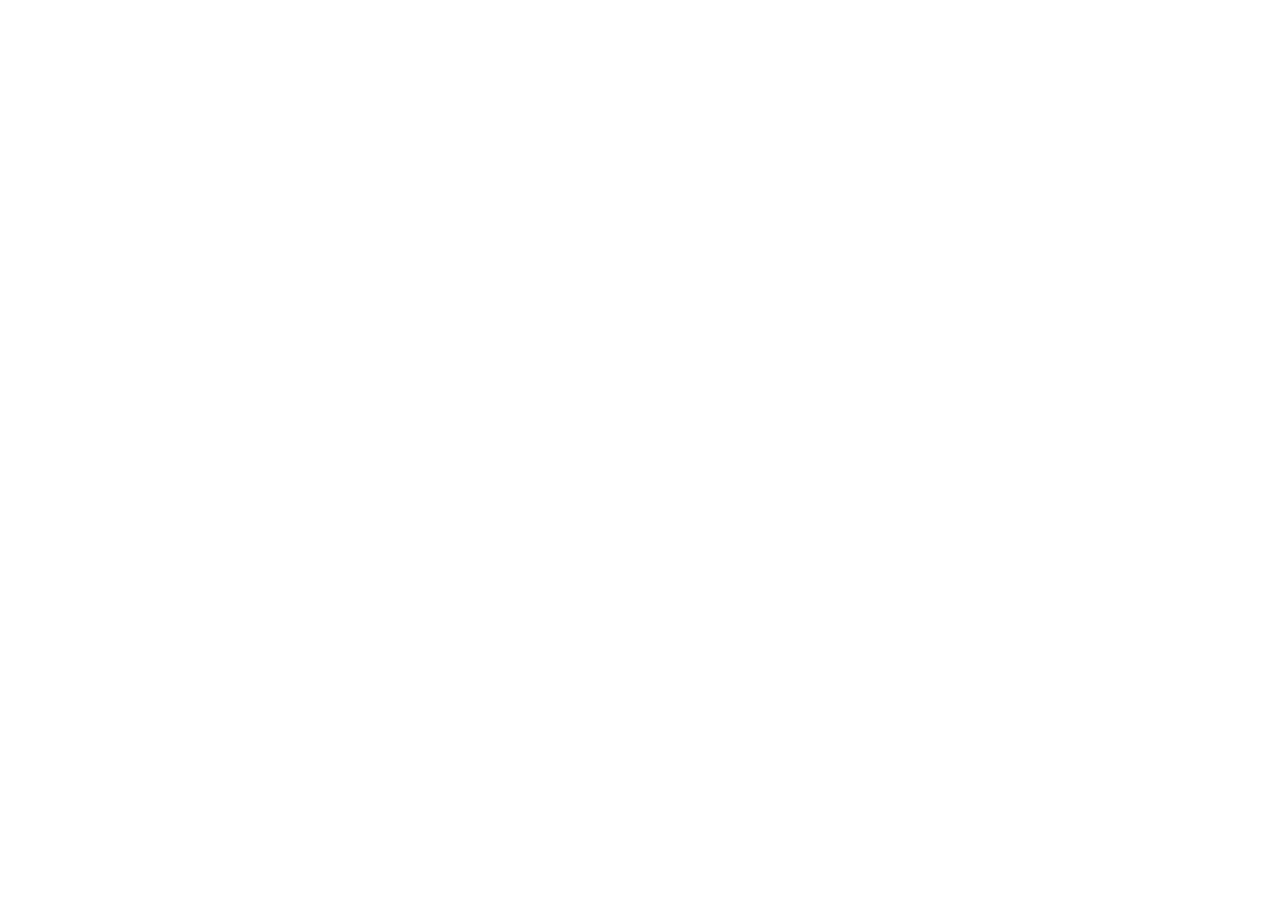
==== index.html @ bd777de9 "create a initial structure" ====
<!DOCTYPE html>
<html lang="en">

<head>
    <meta charset="UTF-8">
    <meta name="viewport" content="width=device-width, initial-scale=1.0">
    <title>Html and Css</title>
    <link rel="stylesheet" href="style.css">
</head>

<body>

</body>

</html>
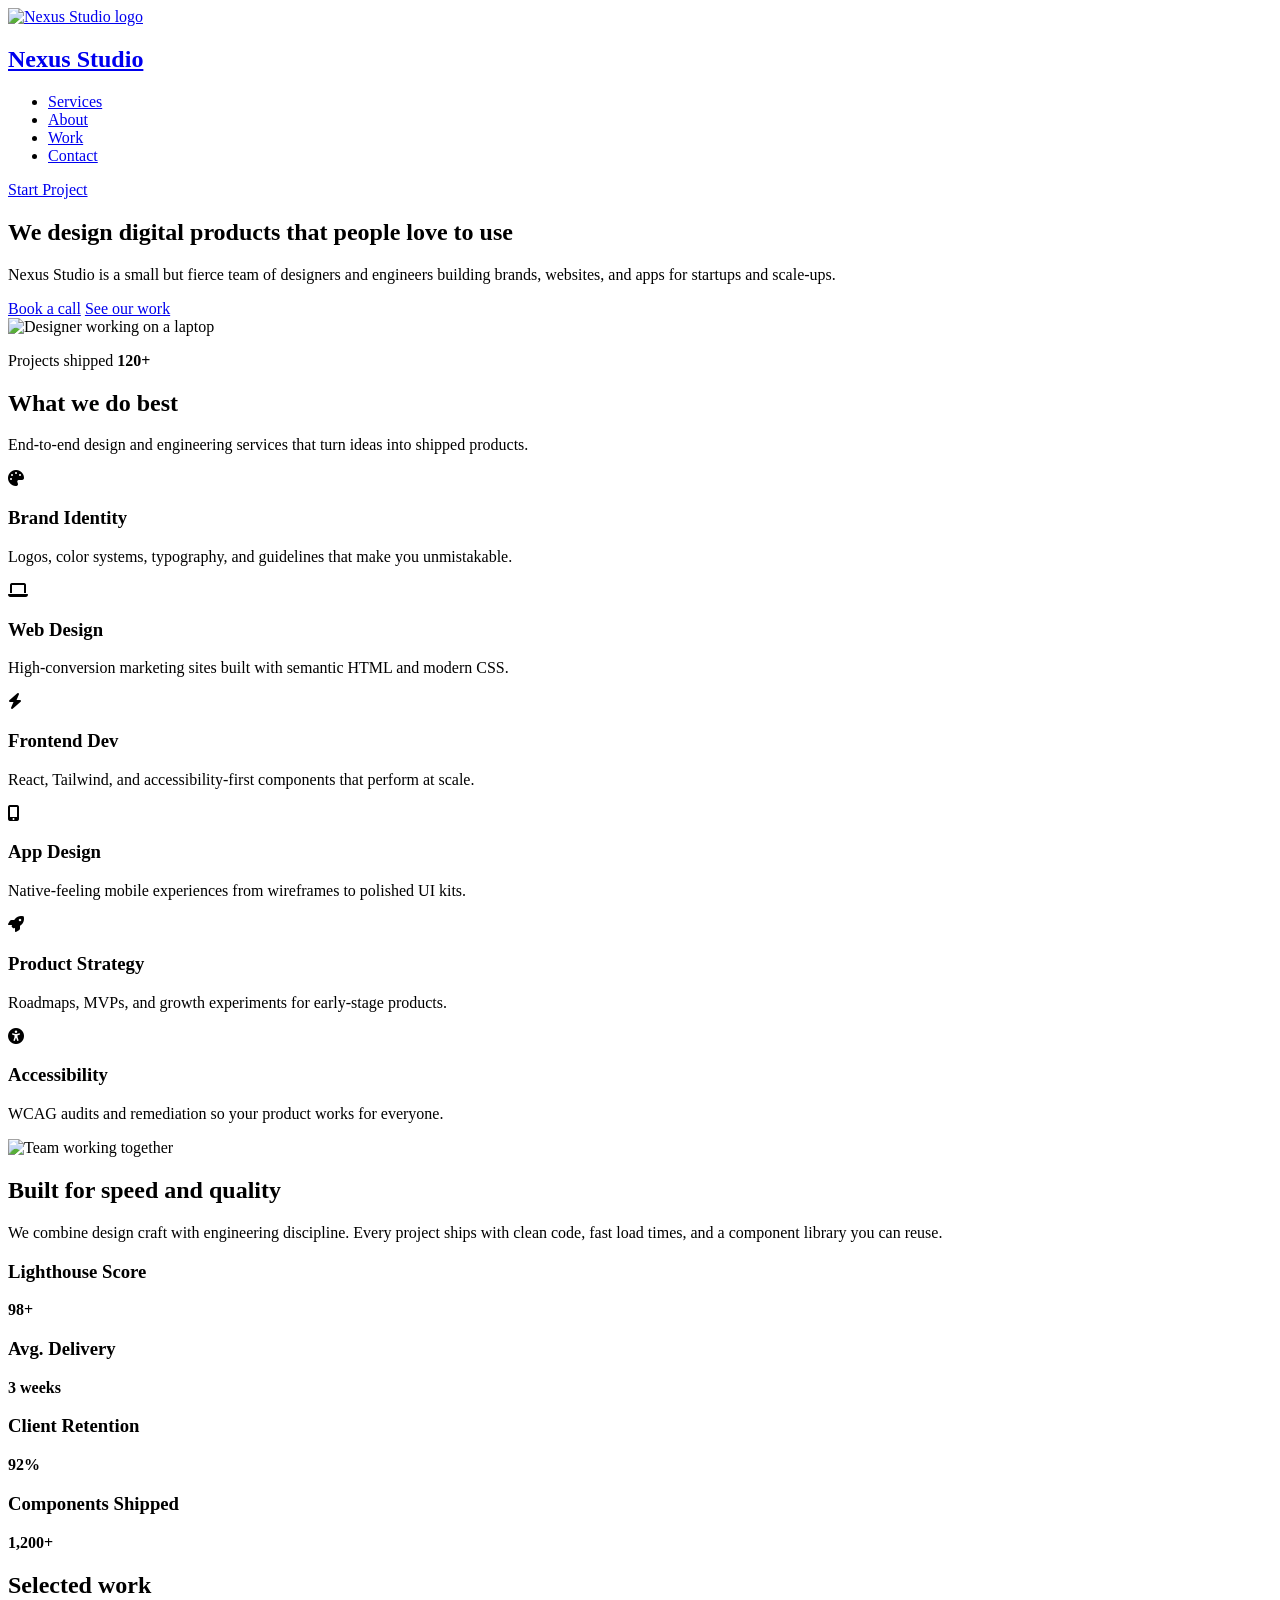
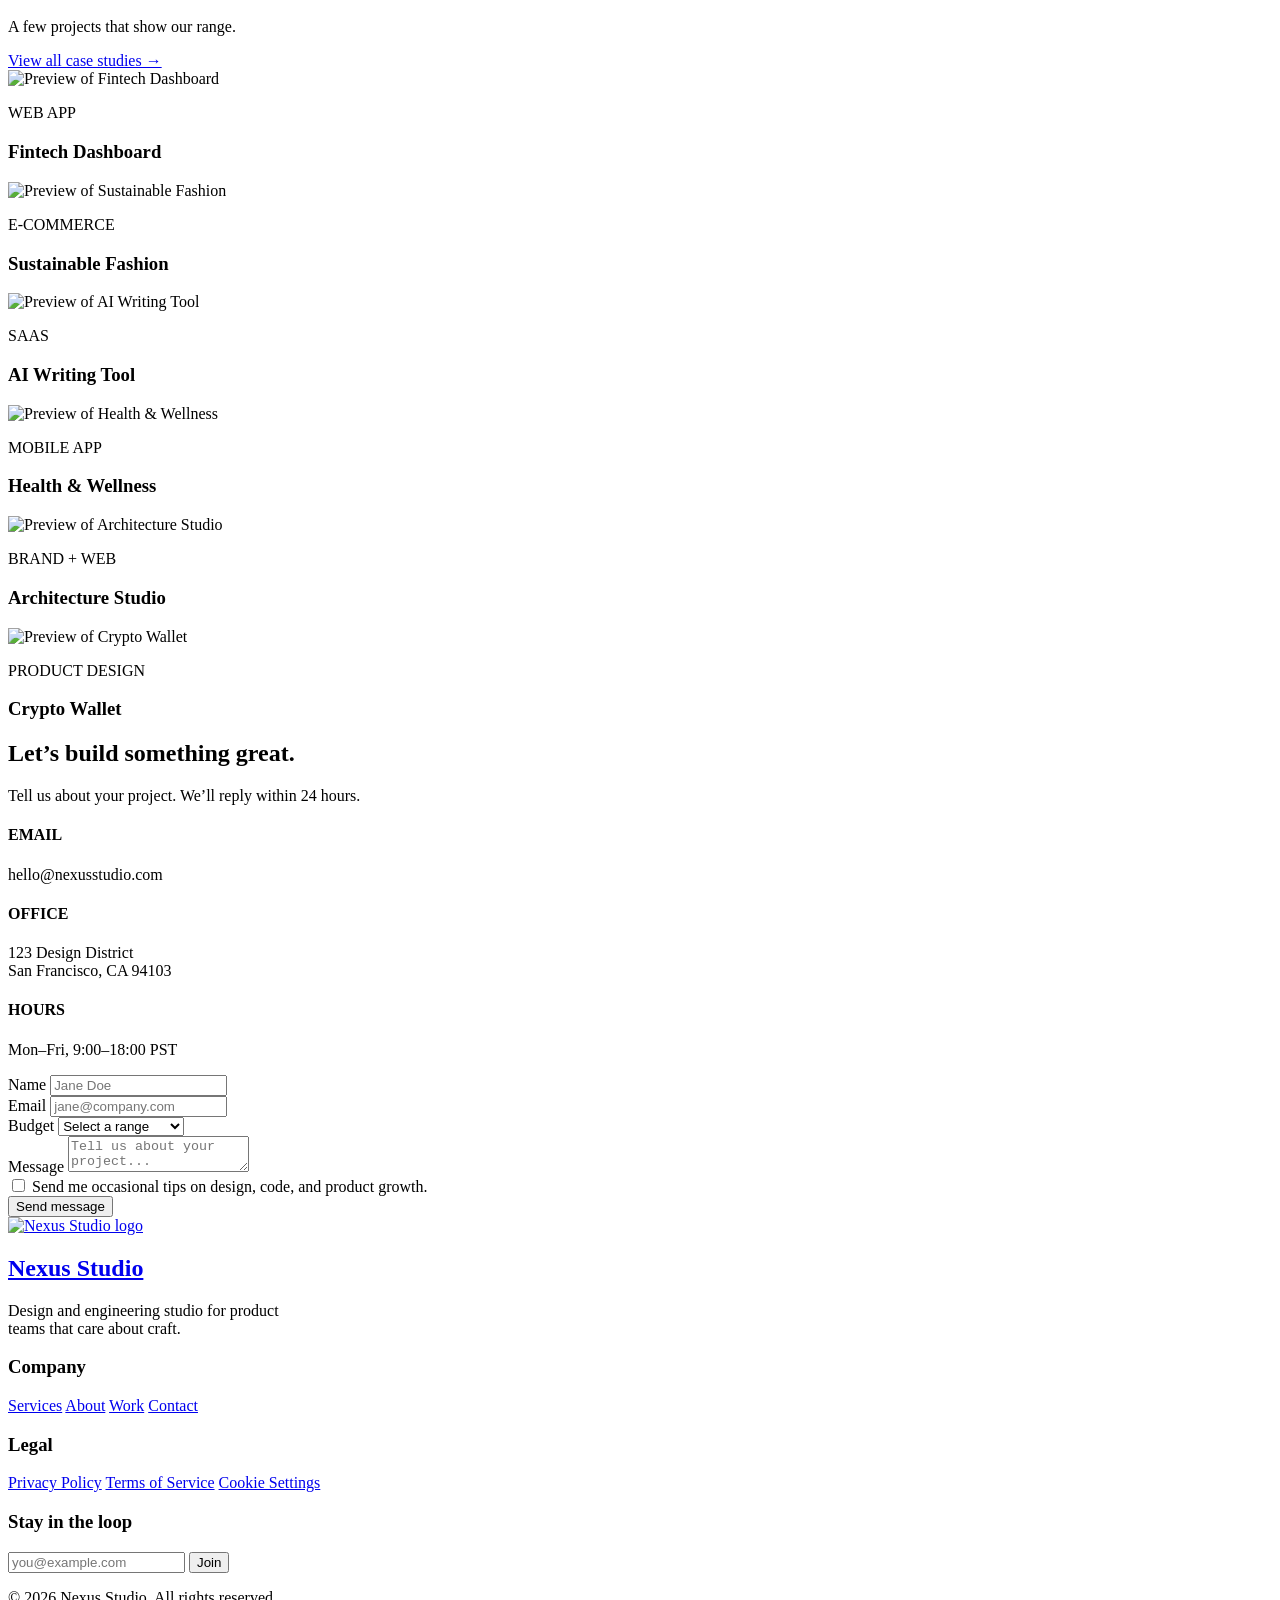
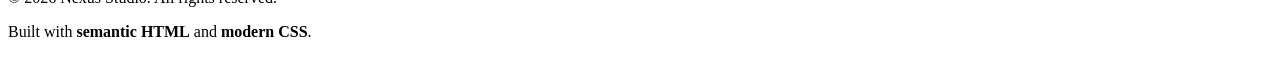
==== commit 7385a391: "create a complete structure of single page web application" ====
--- a/index.html
+++ b/index.html
@@ -4,12 +4,353 @@
 <head>
     <meta charset="UTF-8">
     <meta name="viewport" content="width=device-width, initial-scale=1.0">
-    <title>Html and Css</title>
     <link rel="stylesheet" href="style.css">
+    <link rel="stylesheet" href="https://cdnjs.cloudflare.com/ajax/libs/font-awesome/6.7.2/css/all.min.css">
+    <title>Nexus Studio</title>
 </head>
 
 <body>
-
+    <header class="navbar">
+        <div class="logo">
+            <a href="#hero" class="logo-link">
+                <img src="https://f827f69a-b341-433d-b477-944dc1c07258.lovableproject.com/?__lovable_sha=a1574693&__lovable_load_id=3de52dfe-3ce4-49f0-9d24-2a01675a8dab#"
+                    alt="Nexus Studio logo">
+                <h2>Nexus Studio</h2>
+            </a>
+        </div>
+        <nav>
+            <ul>
+                <li><a href="#services">Services</a></li>
+                <li><a href="#about">About</a></li>
+                <li><a href="#work">Work</a></li>
+                <li><a href="#contact">Contact</a></li>
+            </ul>
+        </nav>
+        <a href="#contact" class="start-project">Start Project</a>
+    </header>
+
+    <main>
+        <section class="hero-section" id="hero">
+            <div class="left-intro">
+                <h1 class="hero-heading">We design digital products that <span class="shade">people love to use</span>
+                </h1>
+                <p class="hero-paragraph">Nexus Studio is a small but fierce team of designers and engineers building
+                    brands, websites, and apps for startups and scale-ups.</p>
+                <div class="links">
+                    <a href="#contact">Book a call</a>
+                    <a href="#work">See our work</a>
+                </div>
+            </div>
+            <div class="right-image">
+                <img src="https://images.unsplash.com/photo-1498050108023-c5249f4df085?auto=format&fit=crop&w=800&q=80"
+                    alt="Designer working on a laptop">
+                <p class="info">Projects shipped <strong>120+</strong></p>
+            </div>
+        </section>
+
+        <section class="services" id="services">
+            <div class="services-header">
+                <h2>What we do best</h2>
+                <p>
+                    End-to-end design and engineering services that turn ideas
+                    into shipped products.
+                </p>
+            </div>
+
+            <div class="services-grid">
+
+                <article class="service-card">
+                    <div class="service-icon">
+                        <i class="fa-solid fa-palette"></i>
+                    </div>
+                    <h3>Brand Identity</h3>
+                    <p>
+                        Logos, color systems, typography, and guidelines
+                        that make you unmistakable.
+                    </p>
+                </article>
+
+                <article class="service-card">
+                    <div class="service-icon">
+                        <i class="fa-solid fa-laptop"></i>
+                    </div>
+                    <h3>Web Design</h3>
+                    <p>
+                        High-conversion marketing sites built with semantic
+                        HTML and modern CSS.
+                    </p>
+                </article>
+
+                <article class="service-card">
+                    <div class="service-icon">
+                        <i class="fa-solid fa-bolt"></i>
+                    </div>
+                    <h3>Frontend Dev</h3>
+                    <p>
+                        React, Tailwind, and accessibility-first components
+                        that perform at scale.
+                    </p>
+                </article>
+
+                <article class="service-card">
+                    <div class="service-icon">
+                        <i class="fa-solid fa-mobile-screen-button"></i>
+                    </div>
+                    <h3>App Design</h3>
+                    <p>
+                        Native-feeling mobile experiences from wireframes
+                        to polished UI kits.
+                    </p>
+                </article>
+
+                <article class="service-card">
+                    <div class="service-icon">
+                        <i class="fa-solid fa-rocket"></i>
+                    </div>
+                    <h3>Product Strategy</h3>
+                    <p>
+                        Roadmaps, MVPs, and growth experiments for
+                        early-stage products.
+                    </p>
+                </article>
+
+                <article class="service-card">
+                    <div class="service-icon">
+                        <i class="fa-solid fa-universal-access"></i>
+                    </div>
+                    <h3>Accessibility</h3>
+                    <p>
+                        WCAG audits and remediation so your product
+                        works for everyone.
+                    </p>
+                </article>
+
+            </div>
+        </section>
+
+        <section class="about-section" id="about">
+
+            <div class="about-image">
+                <img src="https://images.unsplash.com/photo-1522071820081-009f0129c71c?auto=format&fit=crop&w=800&q=80"
+                    alt="Team working together">
+            </div>
+
+            <div class="about-content">
+
+                <h2>
+                    Built for
+                    <span>speed</span>
+                    and
+                    <span>quality</span>
+                </h2>
+
+                <p>
+                    We combine design craft with engineering discipline.
+                    Every project ships with clean code, fast load times,
+                    and a component library you can reuse.
+                </p>
+
+                <div class="stats">
+
+                    <div class="stat-card">
+                        <h3>Lighthouse Score</h3>
+                        <strong>98+</strong>
+                    </div>
+
+                    <div class="stat-card">
+                        <h3>Avg. Delivery</h3>
+                        <strong>3 weeks</strong>
+                    </div>
+
+                    <div class="stat-card">
+                        <h3>Client Retention</h3>
+                        <strong>92%</strong>
+                    </div>
+
+                    <div class="stat-card">
+                        <h3>Components Shipped</h3>
+                        <strong>1,200+</strong>
+                    </div>
+
+                </div>
+
+            </div>
+
+        </section>
+
+        <section class="selected-work" id="work">
+            <div class="section-header">
+                <div>
+                    <h2>Selected work</h2>
+                    <p>A few projects that show our range.</p>
+                </div>
+
+                <a href="#work">View all case studies →</a>
+            </div>
+
+            <div class="work-grid">
+
+                <div class="work-card">
+                    <img src="https://encrypted-tbn0.gstatic.com/images?q=tbn:ANd9GcS3MRkkDK74KUwAuC9oZH6fqvvJNT4afVFyqaQOBMJrPA&s=10"
+                        alt="Preview of Fintech Dashboard">
+                    <div class="card-content">
+                        <p>WEB APP</p>
+                        <h3>Fintech Dashboard</h3>
+                    </div>
+                </div>
+
+                <div class="work-card">
+                    <img src="https://encrypted-tbn0.gstatic.com/images?q=tbn:ANd9GcQ7n8XExO3Dy_n29zc9DWbKdy0U5UQjrjx08GKSPEXicw&s=10"
+                        alt="Preview of Sustainable Fashion">
+                    <div class="card-content">
+                        <p>E-COMMERCE</p>
+                        <h3>Sustainable Fashion</h3>
+                    </div>
+                </div>
+
+                <div class="work-card">
+                    <img src="https://encrypted-tbn0.gstatic.com/images?q=tbn:ANd9GcRiVvXgAdwt92VNNBBAv1nc2A0IvqUj2wXsYPA6gQDOwQ&s=10"
+                        alt="Preview of AI Writing Tool">
+                    <div class="card-content">
+                        <p>SAAS</p>
+                        <h3>AI Writing Tool</h3>
+                    </div>
+                </div>
+
+                <div class="work-card">
+                    <img src="https://encrypted-tbn0.gstatic.com/images?q=tbn:ANd9GcQX6bSah8V2dymlCPWSOMnH6bpA_BoevWMBqTJ7t3B7mA&s=10"
+                        alt="Preview of Health & Wellness">
+                    <div class="card-content">
+                        <p>MOBILE APP</p>
+                        <h3>Health &amp; Wellness</h3>
+                    </div>
+                </div>
+
+                <div class="work-card">
+                    <img src="https://encrypted-tbn0.gstatic.com/images?q=tbn:ANd9GcSIaAxLziAgi4MGTpP_X_wseMJwCIdz1Xg0d5qITPzwlQ&s=10"
+                        alt="Preview of Architecture Studio">
+                    <div class="card-content">
+                        <p>BRAND + WEB</p>
+                        <h3>Architecture Studio</h3>
+                    </div>
+                </div>
+
+                <div class="work-card">
+                    <img src="https://encrypted-tbn0.gstatic.com/images?q=tbn:ANd9GcT-TraWuC56K_-hJEIapX1vXu-hrRKOp7tDC4HXhNxZ-Q&s=10"
+                        alt="Preview of Crypto Wallet">
+                    <div class="card-content">
+                        <p>PRODUCT DESIGN</p>
+                        <h3>Crypto Wallet</h3>
+                    </div>
+                </div>
+
+            </div>
+        </section>
+
+        <section class="contact-section" id="contact">
+            <div>
+                <h2>Let’s build something great.</h2>
+                <p>Tell us about your project. We’ll reply within 24 hours.</p>
+
+                <div>
+                    <h4>EMAIL</h4>
+                    <p>hello@nexusstudio.com</p>
+                </div>
+
+                <div>
+                    <h4>OFFICE</h4>
+                    <p>123 Design District<br>San Francisco, CA 94103</p>
+                </div>
+
+                <div>
+                    <h4>HOURS</h4>
+                    <p>Mon–Fri, 9:00–18:00 PST</p>
+                </div>
+            </div>
+
+            <form>
+                <div>
+                    <div>
+                        <label for="name">Name</label>
+                        <input type="text" id="name" name="name" placeholder="Jane Doe">
+                    </div>
+
+                    <div>
+                        <label for="email">Email</label>
+                        <input type="email" id="email" name="email" placeholder="jane@company.com">
+                    </div>
+                </div>
+
+                <div>
+                    <label for="budget">Budget</label>
+                    <select id="budget" name="budget">
+                        <option value="">Select a range</option>
+                        <option value="under-5k">Under $5,000</option>
+                        <option value="5k-10k">$5,000–$10,000</option>
+                        <option value="10k-25k">$10,000–$25,000</option>
+                        <option value="25k-plus">$25,000+</option>
+                    </select>
+                </div>
+
+                <div>
+                    <label for="message">Message</label>
+                    <textarea id="message" name="message" placeholder="Tell us about your project..."></textarea>
+                </div>
+
+                <div>
+                    <input type="checkbox" id="tips" name="tips">
+                    <label for="tips">Send me occasional tips on design, code, and product growth.</label>
+                </div>
+
+                <button type="submit">Send message</button>
+            </form>
+        </section>
+
+    </main>
+
+    <footer>
+        <div class="footer-container">
+            <div class="footer-brand">
+                <div class="logo">
+                    <a href="#hero" class="logo-link">
+                        <img src="https://f827f69a-b341-433d-b477-944dc1c07258.lovableproject.com/?__lovable_sha=a1574693&__lovable_load_id=3de52dfe-3ce4-49f0-9d24-2a01675a8dab#"
+                            alt="Nexus Studio logo">
+                        <h2>Nexus Studio</h2>
+                    </a>
+                </div>
+                <p>Design and engineering studio for product<br>
+                    teams that care about craft.</p>
+            </div>
+
+            <div class="footer-column">
+                <h3>Company</h3>
+                <a href="#services">Services</a>
+                <a href="#about">About</a>
+                <a href="#work">Work</a>
+                <a href="#contact">Contact</a>
+            </div>
+
+            <div class="footer-column">
+                <h3>Legal</h3>
+                <a href="#privacy">Privacy Policy</a>
+                <a href="#terms">Terms of Service</a>
+                <a href="#cookies">Cookie Settings</a>
+            </div>
+
+            <div class="footer-newsletter">
+                <h3>Stay in the loop</h3>
+                <form>
+                    <input type="email" placeholder="you@example.com">
+                    <button type="submit">Join</button>
+                </form>
+            </div>
+        </div>
+
+        <div class="footer-bottom">
+            <p>© 2026 Nexus Studio. All rights reserved.</p>
+            <p>Built with <strong>semantic HTML</strong> and <strong>modern CSS</strong>.</p>
+        </div>
+    </footer>
 </body>
 
 </html>
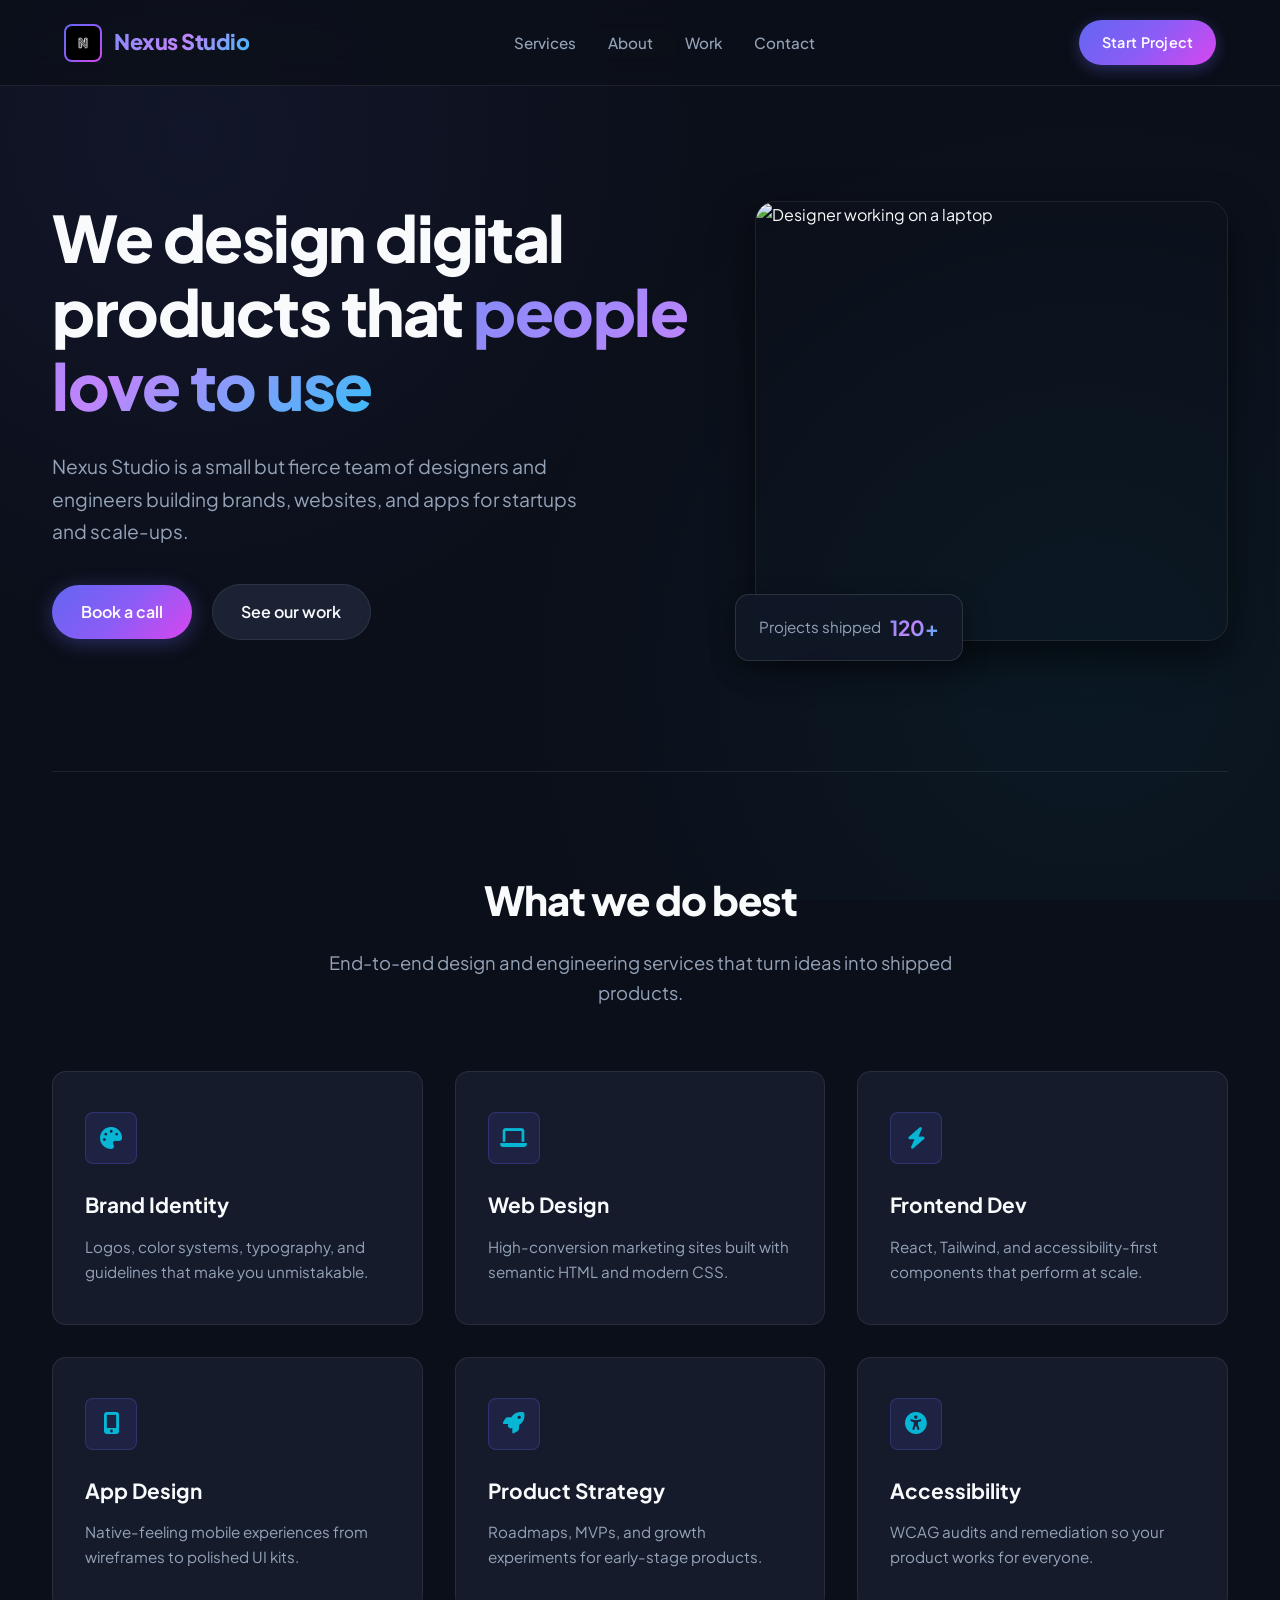
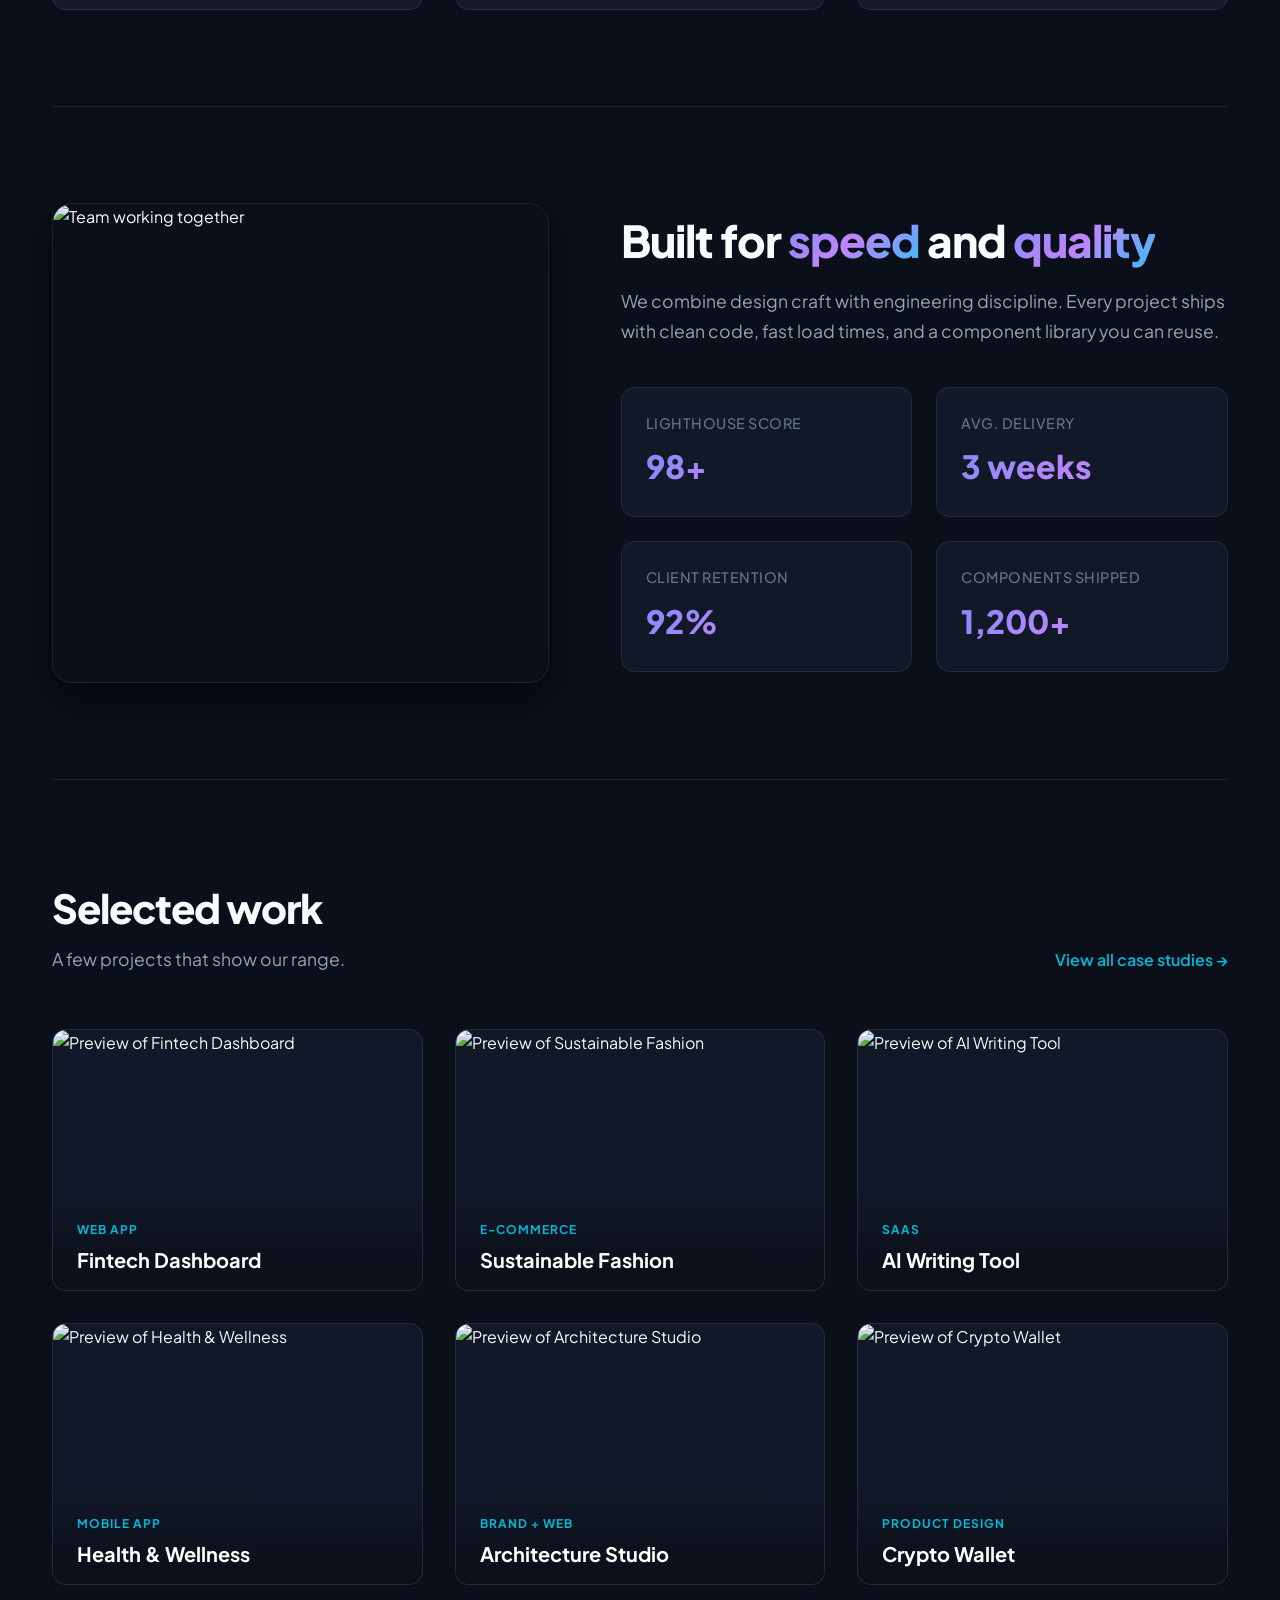
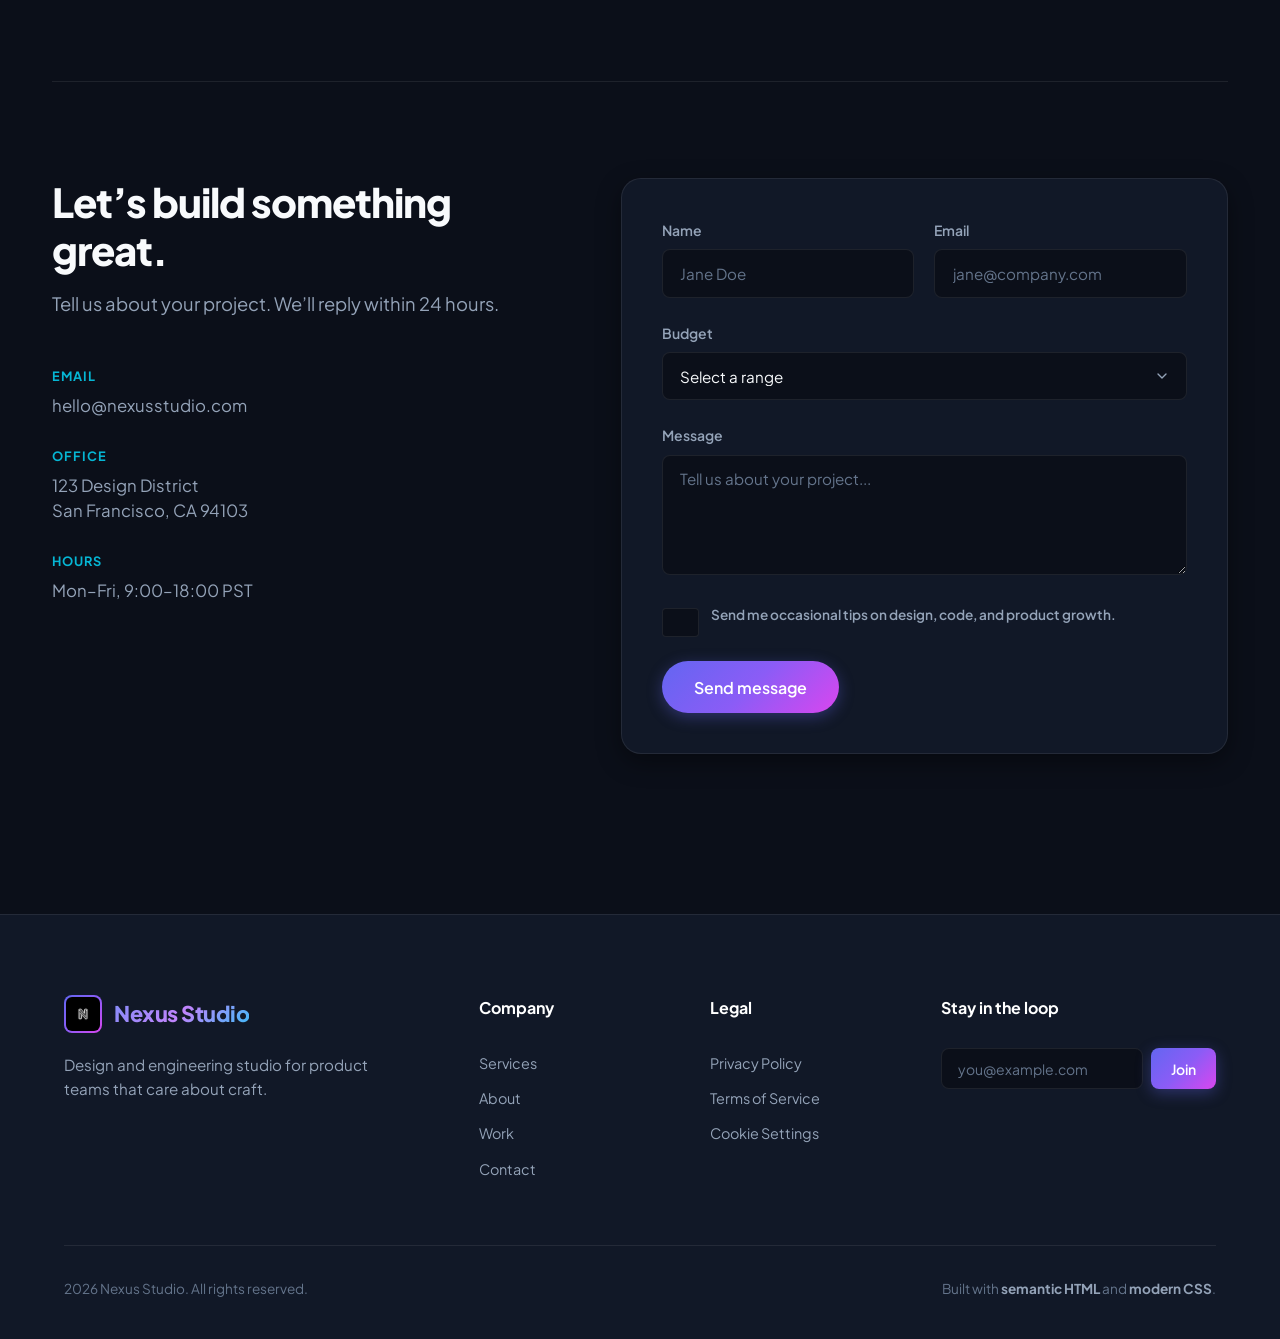
==== commit 2f83aafb: "link and write a css file for html and create a smoth design" ====
--- a/index.html
+++ b/index.html
@@ -13,7 +13,7 @@
     <header class="navbar">
         <div class="logo">
             <a href="#hero" class="logo-link">
-                <img src="https://f827f69a-b341-433d-b477-944dc1c07258.lovableproject.com/?__lovable_sha=a1574693&__lovable_load_id=3de52dfe-3ce4-49f0-9d24-2a01675a8dab#"
+                <img src="[data-uri]"
                     alt="Nexus Studio logo">
                 <h2>Nexus Studio</h2>
             </a>
@@ -313,7 +313,7 @@
             <div class="footer-brand">
                 <div class="logo">
                     <a href="#hero" class="logo-link">
-                        <img src="https://f827f69a-b341-433d-b477-944dc1c07258.lovableproject.com/?__lovable_sha=a1574693&__lovable_load_id=3de52dfe-3ce4-49f0-9d24-2a01675a8dab#"
+                        <img src="[data-uri]"
                             alt="Nexus Studio logo">
                         <h2>Nexus Studio</h2>
                     </a>
@@ -347,7 +347,7 @@
         </div>
 
         <div class="footer-bottom">
-            <p>© 2026 Nexus Studio. All rights reserved.</p>
+            <p>2026 Nexus Studio. All rights reserved.</p>
             <p>Built with <strong>semantic HTML</strong> and <strong>modern CSS</strong>.</p>
         </div>
     </footer>
--- a/style.css
+++ b/style.css
@@ -0,0 +1,1078 @@
+@import url('https://fonts.googleapis.com/css2?family=Plus+Jakarta+Sans:wght@300;400;500;600;700;800&display=swap');
+
+:root {
+    --bg-main: #0b0f19;
+    --bg-surface: #111827;
+    --bg-surface-elevated: #1a2234;
+    --bg-card: rgba(26, 34, 52, 0.7);
+    --bg-card-hover: rgba(35, 46, 70, 0.85);
+
+    --primary: #6366f1;
+    --primary-glow: rgba(99, 102, 241, 0.35);
+    
+    --accent: #06b6d4;
+
+    --text-main: #f8fafc;
+    --text-muted: #94a3b8;
+    --text-dim: #64748b;
+
+    --border-color: rgba(255, 255, 255, 0.08);
+    --border-hover: rgba(99, 102, 241, 0.4);
+
+    --gradient-primary: linear-gradient(135deg, #6366f1 0%, #8b5cf6 50%, #d946ef 100%);
+    --gradient-text: linear-gradient(135deg, #818cf8 0%, #c084fc 50%, #38bdf8 100%);
+
+    --shadow-md: 0 8px 24px rgba(0, 0, 0, 0.4);
+    --shadow-lg: 0 16px 40px rgba(0, 0, 0, 0.6);
+
+    --radius-sm: 8px;
+    --radius-md: 14px;
+    --radius-lg: 20px;
+    --radius-full: 9999px;
+    --transition: all 0.3s cubic-bezier(0.16, 1, 0.3, 1);
+}
+
+*, *::before, *::after {
+    margin: 0;
+    padding: 0;
+    box-sizing: border-box;
+}
+
+html {
+    scroll-behavior: smooth;
+    font-size: 16px;
+}
+
+body {
+    font-family: 'Plus Jakarta Sans', -apple-system, BlinkMacSystemFont, 'Segoe UI', Roboto, sans-serif;
+    background-color: var(--bg-main);
+    color: var(--text-main);
+    line-height: 1.6;
+    overflow-x: hidden;
+    background-image: 
+        radial-gradient(circle at 15% 15%, rgba(99, 102, 241, 0.08) 0%, transparent 40%),
+        radial-gradient(circle at 85% 75%, rgba(6, 182, 212, 0.06) 0%, transparent 45%);
+    background-attachment: fixed;
+    -webkit-font-smoothing: antialiased;
+}
+
+main {
+    max-width: 1240px;
+    margin: 0 auto;
+    padding: 0 2rem;
+}
+
+section {
+    position: relative;
+    width: 100%;
+}
+
+h1, h2, h3, h4 {
+    color: var(--text-main);
+    font-weight: 700;
+}
+
+p {
+    color: var(--text-muted);
+}
+
+a {
+    color: inherit;
+    text-decoration: none;
+}
+
+img {
+    max-width: 100%;
+    height: auto;
+    display: block;
+}
+
+span {
+    display: inline;
+}
+
+strong {
+    font-weight: 700;
+}
+
+i {
+    font-style: normal;
+}
+
+::selection {
+    background-color: var(--primary);
+    color: #ffffff;
+}
+
+.navbar {
+    position: sticky;
+    top: 0;
+    z-index: 1000;
+    display: flex;
+    justify-content: space-between;
+    align-items: center;
+    padding: 1.25rem 5%;
+    background: rgba(11, 15, 25, 0.75);
+    backdrop-filter: blur(16px);
+    -webkit-backdrop-filter: blur(16px);
+    border-bottom: 1px solid var(--border-color);
+    transition: var(--transition);
+}
+
+.logo {
+    display: flex;
+    align-items: center;
+}
+
+.logo-link {
+    display: flex;
+    align-items: center;
+    gap: 0.75rem;
+    text-decoration: none;
+    color: var(--text-main);
+}
+
+.logo-link img {
+    width: 38px;
+    height: 38px;
+    border-radius: var(--radius-sm);
+    object-fit: cover;
+    background: var(--gradient-primary);
+    padding: 2px;
+}
+
+.logo-link h2 {
+    font-size: 1.35rem;
+    font-weight: 800;
+    letter-spacing: -0.5px;
+    background: var(--gradient-text);
+    -webkit-background-clip: text;
+    background-clip: text;
+    -webkit-text-fill-color: transparent;
+}
+
+nav {
+    display: flex;
+    align-items: center;
+}
+
+nav ul {
+    display: flex;
+    list-style: none;
+    align-items: center;
+    gap: 2rem;
+}
+
+nav ul li {
+    position: relative;
+}
+
+nav ul li a {
+    position: relative;
+    text-decoration: none;
+    color: var(--text-muted);
+    font-size: 0.95rem;
+    font-weight: 500;
+    transition: var(--transition);
+    padding: 0.5rem 0;
+    display: inline-block;
+}
+
+nav ul li a::after {
+    content: '';
+    position: absolute;
+    bottom: 0;
+    left: 0;
+    width: 0%;
+    height: 2px;
+    background: var(--gradient-primary);
+    border-radius: var(--radius-full);
+    transition: var(--transition);
+}
+
+nav ul li a:hover {
+    color: var(--text-main);
+}
+
+nav ul li a:hover::after {
+    width: 100%;
+}
+
+.start-project {
+    text-decoration: none;
+    background: var(--gradient-primary);
+    color: #ffffff;
+    padding: 0.7rem 1.4rem;
+    border-radius: var(--radius-full);
+    font-size: 0.9rem;
+    font-weight: 600;
+    letter-spacing: 0.3px;
+    box-shadow: 0 4px 15px var(--primary-glow);
+    transition: var(--transition);
+    display: inline-block;
+}
+
+.start-project:hover {
+    transform: translateY(-2px);
+    box-shadow: 0 8px 25px rgba(99, 102, 241, 0.5);
+    filter: brightness(1.1);
+}
+
+.start-project:active {
+    transform: translateY(0);
+}
+
+.hero-section {
+    display: grid;
+    grid-template-columns: 1.15fr 0.85fr;
+    align-items: center;
+    gap: 4rem;
+    padding: 6rem 0 7rem;
+    min-height: calc(85vh - 80px);
+}
+
+.left-intro {
+    display: flex;
+    flex-direction: column;
+    gap: 1.75rem;
+}
+
+.hero-heading {
+    font-size: clamp(2.5rem, 5vw, 4rem);
+    font-weight: 800;
+    line-height: 1.15;
+    letter-spacing: -1.5px;
+}
+
+.shade {
+    background: var(--gradient-text);
+    -webkit-background-clip: text;
+    background-clip: text;
+    -webkit-text-fill-color: transparent;
+    display: inline;
+}
+
+.hero-paragraph {
+    font-size: 1.2rem;
+    color: var(--text-muted);
+    line-height: 1.7;
+    max-width: 540px;
+}
+
+.links {
+    display: flex;
+    align-items: center;
+    gap: 1.25rem;
+    margin-top: 0.5rem;
+}
+
+.links a {
+    text-decoration: none;
+    padding: 0.9rem 1.8rem;
+    border-radius: var(--radius-full);
+    font-weight: 600;
+    font-size: 1rem;
+    transition: var(--transition);
+    display: inline-flex;
+    align-items: center;
+    justify-content: center;
+}
+
+.links a:first-child {
+    background: var(--gradient-primary);
+    color: #ffffff;
+    box-shadow: 0 4px 20px var(--primary-glow);
+}
+
+.links a:first-child:hover {
+    transform: translateY(-3px);
+    box-shadow: 0 8px 30px rgba(99, 102, 241, 0.6);
+}
+
+.links a:last-child {
+    background: var(--bg-surface-elevated);
+    color: var(--text-main);
+    border: 1px solid var(--border-color);
+}
+
+.links a:last-child:hover {
+    background: rgba(255, 255, 255, 0.08);
+    border-color: var(--border-hover);
+    transform: translateY(-3px);
+}
+
+.right-image {
+    position: relative;
+    border-radius: var(--radius-lg);
+    overflow: visible;
+}
+
+.right-image img {
+    width: 100%;
+    height: 440px;
+    object-fit: cover;
+    border-radius: var(--radius-lg);
+    border: 1px solid var(--border-color);
+    box-shadow: var(--shadow-lg);
+    transition: var(--transition);
+}
+
+.right-image:hover img {
+    transform: scale(1.015);
+    border-color: var(--border-hover);
+}
+
+.info {
+    position: absolute;
+    bottom: -20px;
+    left: -20px;
+    background: rgba(17, 24, 39, 0.85);
+    backdrop-filter: blur(12px);
+    -webkit-backdrop-filter: blur(12px);
+    border: 1px solid rgba(255, 255, 255, 0.12);
+    padding: 1rem 1.4rem;
+    border-radius: var(--radius-md);
+    box-shadow: var(--shadow-md);
+    color: var(--text-muted);
+    font-size: 0.95rem;
+    display: flex;
+    align-items: center;
+    gap: 0.6rem;
+    animation: floatBadge 4s ease-in-out infinite alternate;
+}
+
+.info strong {
+    color: #ffffff;
+    font-size: 1.3rem;
+    background: var(--gradient-text);
+    -webkit-background-clip: text;
+    background-clip: text;
+    -webkit-text-fill-color: transparent;
+}
+
+@keyframes floatBadge {
+    0% { transform: translateY(0); }
+    100% { transform: translateY(-8px); }
+}
+
+.services {
+    padding: 6rem 0;
+    border-top: 1px solid var(--border-color);
+}
+
+.services-header {
+    text-align: center;
+    max-width: 640px;
+    margin: 0 auto 4rem auto;
+}
+
+.services-header h2 {
+    font-size: 2.5rem;
+    font-weight: 800;
+    letter-spacing: -1px;
+    margin-bottom: 1rem;
+}
+
+.services-header p {
+    color: var(--text-muted);
+    font-size: 1.15rem;
+}
+
+.services-grid {
+    display: grid;
+    grid-template-columns: repeat(auto-fit, minmax(320px, 1fr));
+    gap: 2rem;
+}
+
+.service-card {
+    position: relative;
+    background: var(--bg-card);
+    border: 1px solid var(--border-color);
+    border-radius: var(--radius-md);
+    padding: 2.5rem 2rem;
+    transition: var(--transition);
+    overflow: hidden;
+}
+
+.service-card::before {
+    content: '';
+    position: absolute;
+    top: 0;
+    left: 0;
+    width: 100%;
+    height: 3px;
+    background: var(--gradient-primary);
+    opacity: 0;
+    transition: var(--transition);
+}
+
+.service-card:hover {
+    transform: translateY(-6px);
+    background: var(--bg-card-hover);
+    border-color: var(--border-hover);
+    box-shadow: 0 12px 30px rgba(0, 0, 0, 0.4), 0 0 20px rgba(99, 102, 241, 0.15);
+}
+
+.service-card:hover::before {
+    opacity: 1;
+}
+
+.service-icon {
+    width: 52px;
+    height: 52px;
+    border-radius: var(--radius-sm);
+    background: rgba(99, 102, 241, 0.12);
+    border: 1px solid rgba(99, 102, 241, 0.25);
+    display: flex;
+    align-items: center;
+    justify-content: center;
+    margin-bottom: 1.5rem;
+    color: var(--accent);
+    font-size: 1.35rem;
+    transition: var(--transition);
+}
+
+.service-icon i {
+    font-size: 1.35rem;
+    line-height: 1;
+}
+
+.service-card:hover .service-icon {
+    background: var(--gradient-primary);
+    color: #ffffff;
+    transform: scale(1.1) rotate(4deg);
+}
+
+.service-card h3 {
+    font-size: 1.3rem;
+    font-weight: 700;
+    margin-bottom: 0.75rem;
+    color: var(--text-main);
+}
+
+.service-card p {
+    color: var(--text-muted);
+    font-size: 0.95rem;
+    line-height: 1.65;
+}
+
+.about-section {
+    display: grid;
+    grid-template-columns: 0.9fr 1.1fr;
+    align-items: center;
+    gap: 4.5rem;
+    padding: 6rem 0;
+    border-top: 1px solid var(--border-color);
+}
+
+.about-image {
+    position: relative;
+    border-radius: var(--radius-lg);
+}
+
+.about-image img {
+    width: 100%;
+    height: 480px;
+    object-fit: cover;
+    border-radius: var(--radius-lg);
+    border: 1px solid var(--border-color);
+    box-shadow: var(--shadow-lg);
+}
+
+.about-content {
+    display: flex;
+    flex-direction: column;
+}
+
+.about-content h2 {
+    font-size: clamp(2rem, 3.5vw, 2.75rem);
+    font-weight: 800;
+    line-height: 1.2;
+    letter-spacing: -1px;
+    margin-bottom: 1.25rem;
+}
+
+.about-content h2 span {
+    background: var(--gradient-text);
+    -webkit-background-clip: text;
+    background-clip: text;
+    -webkit-text-fill-color: transparent;
+}
+
+.about-content > p {
+    color: var(--text-muted);
+    font-size: 1.1rem;
+    line-height: 1.7;
+    margin-bottom: 2.5rem;
+}
+
+.stats {
+    display: grid;
+    grid-template-columns: repeat(2, 1fr);
+    gap: 1.5rem;
+}
+
+.stat-card {
+    background: var(--bg-surface);
+    border: 1px solid var(--border-color);
+    border-radius: var(--radius-md);
+    padding: 1.5rem;
+    transition: var(--transition);
+}
+
+.stat-card:hover {
+    border-color: var(--border-hover);
+    transform: translateY(-3px);
+}
+
+.stat-card h3 {
+    font-size: 0.9rem;
+    font-weight: 500;
+    color: var(--text-dim);
+    text-transform: uppercase;
+    letter-spacing: 0.5px;
+    margin-bottom: 0.4rem;
+}
+
+.stat-card strong {
+    font-size: 2rem;
+    font-weight: 800;
+    color: var(--text-main);
+    background: var(--gradient-text);
+    -webkit-background-clip: text;
+    background-clip: text;
+    -webkit-text-fill-color: transparent;
+    display: block;
+}
+
+.selected-work {
+    padding: 6rem 0;
+    border-top: 1px solid var(--border-color);
+}
+
+.section-header {
+    display: flex;
+    justify-content: space-between;
+    align-items: flex-end;
+    margin-bottom: 3.5rem;
+}
+
+.section-header div {
+    display: flex;
+    flex-direction: column;
+}
+
+.section-header h2 {
+    font-size: 2.5rem;
+    font-weight: 800;
+    letter-spacing: -1px;
+}
+
+.section-header p {
+    color: var(--text-muted);
+    font-size: 1.1rem;
+    margin-top: 0.3rem;
+}
+
+.section-header a {
+    color: var(--accent);
+    text-decoration: none;
+    font-weight: 600;
+    font-size: 1rem;
+    transition: var(--transition);
+    display: inline-flex;
+    align-items: center;
+    gap: 0.4rem;
+}
+
+.section-header a:hover {
+    color: #ffffff;
+    transform: translateX(4px);
+}
+
+.work-grid {
+    display: grid;
+    grid-template-columns: repeat(3, 1fr);
+    gap: 2rem;
+}
+
+.work-card {
+    position: relative;
+    border-radius: var(--radius-md);
+    overflow: hidden;
+    background: var(--bg-surface);
+    border: 1px solid var(--border-color);
+    cursor: pointer;
+    transition: var(--transition);
+}
+
+.work-card img {
+    width: 100%;
+    height: 260px;
+    object-fit: cover;
+    display: block;
+    transition: transform 0.6s cubic-bezier(0.16, 1, 0.3, 1);
+}
+
+.card-content {
+    position: absolute;
+    bottom: 0;
+    left: 0;
+    width: 100%;
+    padding: 1.5rem;
+    background: linear-gradient(180deg, transparent 0%, rgba(11, 15, 25, 0.95) 75%);
+    transform: translateY(10px);
+    transition: var(--transition);
+}
+
+.card-content p {
+    font-size: 0.75rem;
+    font-weight: 700;
+    letter-spacing: 1px;
+    color: var(--accent);
+    margin-bottom: 0.3rem;
+}
+
+.card-content h3 {
+    font-size: 1.25rem;
+    font-weight: 700;
+    color: #ffffff;
+}
+
+.work-card:hover {
+    transform: translateY(-6px);
+    border-color: var(--border-hover);
+    box-shadow: var(--shadow-lg);
+}
+
+.work-card:hover img {
+    transform: scale(1.08);
+}
+
+.work-card:hover .card-content {
+    transform: translateY(0);
+}
+
+.contact-section {
+    display: grid;
+    grid-template-columns: 0.9fr 1.1fr;
+    gap: 4.5rem;
+    padding: 6rem 0;
+    border-top: 1px solid var(--border-color);
+}
+
+.contact-section > div:first-child {
+    display: flex;
+    flex-direction: column;
+}
+
+.contact-section > div:first-child h2 {
+    font-size: 2.5rem;
+    font-weight: 800;
+    letter-spacing: -1px;
+    line-height: 1.2;
+    margin-bottom: 1rem;
+}
+
+.contact-section > div:first-child > p {
+    color: var(--text-muted);
+    font-size: 1.15rem;
+    margin-bottom: 3rem;
+}
+
+.contact-section > div:first-child div {
+    margin-bottom: 1.75rem;
+}
+
+.contact-section h4 {
+    font-size: 0.8rem;
+    font-weight: 700;
+    letter-spacing: 1px;
+    color: var(--accent);
+    margin-bottom: 0.4rem;
+}
+
+.contact-section div p {
+    color: var(--text-muted);
+    font-size: 1.05rem;
+    line-height: 1.5;
+}
+
+form {
+    display: flex;
+    flex-direction: column;
+}
+
+.contact-section form {
+    background: var(--bg-surface);
+    border: 1px solid var(--border-color);
+    padding: 2.5rem;
+    border-radius: var(--radius-lg);
+    display: flex;
+    flex-direction: column;
+    gap: 1.5rem;
+    box-shadow: var(--shadow-md);
+}
+
+.contact-section form > div:first-child {
+    display: grid;
+    grid-template-columns: 1fr 1fr;
+    gap: 1.25rem;
+}
+
+label {
+    display: block;
+    font-size: 0.875rem;
+    font-weight: 600;
+    color: var(--text-muted);
+    margin-bottom: 0.5rem;
+}
+
+input,
+select,
+textarea {
+    width: 100%;
+    padding: 0.85rem 1.1rem;
+    font-family: inherit;
+    font-size: 0.95rem;
+    color: var(--text-main);
+    background: var(--bg-main);
+    border: 1px solid var(--border-color);
+    border-radius: var(--radius-sm);
+    outline: none;
+    transition: var(--transition);
+}
+
+input:focus,
+select:focus,
+textarea:focus {
+    border-color: var(--primary);
+    box-shadow: 0 0 0 3px var(--primary-glow);
+    background: rgba(11, 15, 25, 0.95);
+}
+
+input::placeholder,
+textarea::placeholder {
+    color: var(--text-dim);
+}
+
+select {
+    cursor: pointer;
+    appearance: none;
+    background-image: url("data:image/svg+xml,%3Csvg xmlns='http://www.w3.org/2000/svg' width='16' height='16' viewBox='0 0 24 24' fill='none' stroke='%2394a3b8' stroke-width='2' stroke-linecap='round' stroke-linejoin='round'%3E%3Cpolyline points='6 9 12 15 18 9'%3E%3C/polyline%3E%3C/svg%3E");
+    background-repeat: no-repeat;
+    background-position: right 1rem center;
+}
+
+select option {
+    background: var(--bg-surface);
+    color: var(--text-main);
+    padding: 0.5rem;
+}
+
+textarea {
+    min-height: 120px;
+    resize: vertical;
+}
+
+.contact-section form > div:nth-last-of-type(1) {
+    display: flex;
+    align-items: flex-start;
+    gap: 0.75rem;
+}
+
+input[type="checkbox"] {
+    appearance: none;
+    width: 18px;
+    height: 18px;
+    border: 1px solid var(--border-color);
+    border-radius: 4px;
+    background: var(--bg-main);
+    cursor: pointer;
+    margin-top: 3px;
+    position: relative;
+    transition: var(--transition);
+    flex-shrink: 0;
+}
+
+input[type="checkbox"]:checked {
+    background-color: var(--primary);
+    border-color: var(--primary);
+    background-image: url("data:image/svg+xml,%3Csvg viewBox='0 0 16 16' fill='none' xmlns='http://www.w3.org/2000/svg'%3E%3Cpath d='M12.2 4.8a1 1 0 0 1 0 1.4l-5 5a1 1 0 0 1-1.4 0l-2-2a1 1 0 0 1 1.4-1.4L6.5 9.1l4.3-4.3a1 1 0 0 1 1.4 0z' fill='%23ffffff'/%3E%3C/svg%3E");
+    background-repeat: no-repeat;
+    background-position: center;
+    background-size: 11px 11px;
+}
+
+.contact-section form > div:nth-last-of-type(1) label {
+    margin-bottom: 0;
+    font-size: 0.85rem;
+    color: var(--text-muted);
+    cursor: pointer;
+    line-height: 1.4;
+}
+
+button {
+    background: var(--gradient-primary);
+    color: #ffffff;
+    border: none;
+    padding: 0.95rem 2rem;
+    border-radius: var(--radius-full);
+    font-family: inherit;
+    font-size: 1rem;
+    font-weight: 600;
+    cursor: pointer;
+    box-shadow: 0 4px 15px var(--primary-glow);
+    transition: var(--transition);
+    align-self: flex-start;
+}
+
+button:hover {
+    transform: translateY(-2px);
+    box-shadow: 0 8px 25px rgba(99, 102, 241, 0.5);
+    filter: brightness(1.1);
+}
+
+button:active {
+    transform: translateY(0);
+}
+
+footer {
+    background: var(--bg-surface);
+    border-top: 1px solid var(--border-color);
+    padding: 5rem 5% 2.5rem;
+    margin-top: 4rem;
+    width: 100%;
+}
+
+.footer-container {
+    max-width: 1240px;
+    margin: 0 auto;
+    display: grid;
+    grid-template-columns: 2fr 1fr 1fr 1.5fr;
+    gap: 3rem;
+    padding-bottom: 4rem;
+    border-bottom: 1px solid var(--border-color);
+}
+
+.footer-brand {
+    display: flex;
+    flex-direction: column;
+}
+
+.footer-brand .logo-link {
+    display: flex;
+    align-items: center;
+    gap: 0.75rem;
+    text-decoration: none;
+    margin-bottom: 1.25rem;
+}
+
+.footer-brand p {
+    color: var(--text-muted);
+    font-size: 0.95rem;
+    line-height: 1.6;
+}
+
+.footer-column {
+    display: flex;
+    flex-direction: column;
+    gap: 0.75rem;
+}
+
+.footer-column h3,
+.footer-newsletter h3 {
+    font-size: 1rem;
+    font-weight: 700;
+    color: #ffffff;
+    margin-bottom: 1.25rem;
+}
+
+.footer-column a {
+    text-decoration: none;
+    color: var(--text-muted);
+    font-size: 0.9rem;
+    transition: var(--transition);
+}
+
+.footer-column a:hover {
+    color: var(--accent);
+    transform: translateX(3px);
+}
+
+.footer-newsletter {
+    display: flex;
+    flex-direction: column;
+}
+
+.footer-newsletter form {
+    display: flex;
+    flex-direction: row;
+    gap: 0.5rem;
+    margin-top: 0.5rem;
+}
+
+.footer-newsletter input {
+    flex: 1;
+    padding: 0.65rem 1rem;
+    font-size: 0.875rem;
+}
+
+.footer-newsletter button {
+    padding: 0.65rem 1.25rem;
+    font-size: 0.875rem;
+    border-radius: var(--radius-sm);
+    align-self: auto;
+}
+
+.footer-bottom {
+    max-width: 1240px;
+    margin: 0 auto;
+    padding-top: 2rem;
+    display: flex;
+    justify-content: space-between;
+    align-items: center;
+    font-size: 0.85rem;
+    color: var(--text-dim);
+}
+
+.footer-bottom p {
+    color: var(--text-dim);
+}
+
+.footer-bottom strong {
+    color: var(--text-muted);
+}
+
+@media (max-width: 1024px) {
+    .hero-section {
+        grid-template-columns: 1fr;
+        gap: 3.5rem;
+        padding: 4rem 0;
+        text-align: center;
+    }
+
+    .left-intro {
+        align-items: center;
+    }
+
+    .hero-paragraph {
+        margin: 0 auto;
+    }
+
+    .right-image {
+        max-width: 600px;
+        margin: 0 auto;
+        width: 100%;
+    }
+
+    .about-section {
+        grid-template-columns: 1fr;
+        gap: 3.5rem;
+    }
+
+    .about-image {
+        max-width: 600px;
+        margin: 0 auto;
+        width: 100%;
+    }
+
+    .work-grid {
+        grid-template-columns: repeat(2, 1fr);
+    }
+
+    .contact-section {
+        grid-template-columns: 1fr;
+        gap: 3.5rem;
+    }
+
+    .footer-container {
+        grid-template-columns: 1fr 1fr;
+        gap: 2.5rem;
+    }
+}
+
+@media (max-width: 768px) {
+    .navbar {
+        padding: 1rem 1.5rem;
+    }
+
+    nav {
+        display: none;
+    }
+
+    main {
+        padding: 0 1.25rem;
+    }
+
+    .hero-heading {
+        font-size: 2.25rem;
+    }
+
+    .links {
+        flex-direction: column;
+        width: 100%;
+    }
+
+    .links a {
+        width: 100%;
+    }
+
+    .info {
+        position: static;
+        margin-top: 1rem;
+        animation: none;
+    }
+
+    .services-grid {
+        grid-template-columns: 1fr;
+    }
+
+    .stats {
+        grid-template-columns: 1fr;
+    }
+
+    .work-grid {
+        grid-template-columns: 1fr;
+    }
+
+    .section-header {
+        flex-direction: column;
+        align-items: flex-start;
+        gap: 1rem;
+    }
+
+    .contact-section form > div:first-child {
+        grid-template-columns: 1fr;
+    }
+
+    .contact-section form {
+        padding: 1.5rem;
+    }
+
+    .footer-container {
+        grid-template-columns: 1fr;
+    }
+
+    .footer-bottom {
+        flex-direction: column;
+        gap: 1rem;
+        text-align: center;
+    }
+}
+
+@media (max-width: 480px) {
+    .start-project {
+        padding: 0.5rem 1rem;
+        font-size: 0.8rem;
+    }
+
+    .hero-heading {
+        font-size: 1.9rem;
+    }
+
+    .right-image img,
+    .about-image img {
+        height: 280px;
+    }
+}
